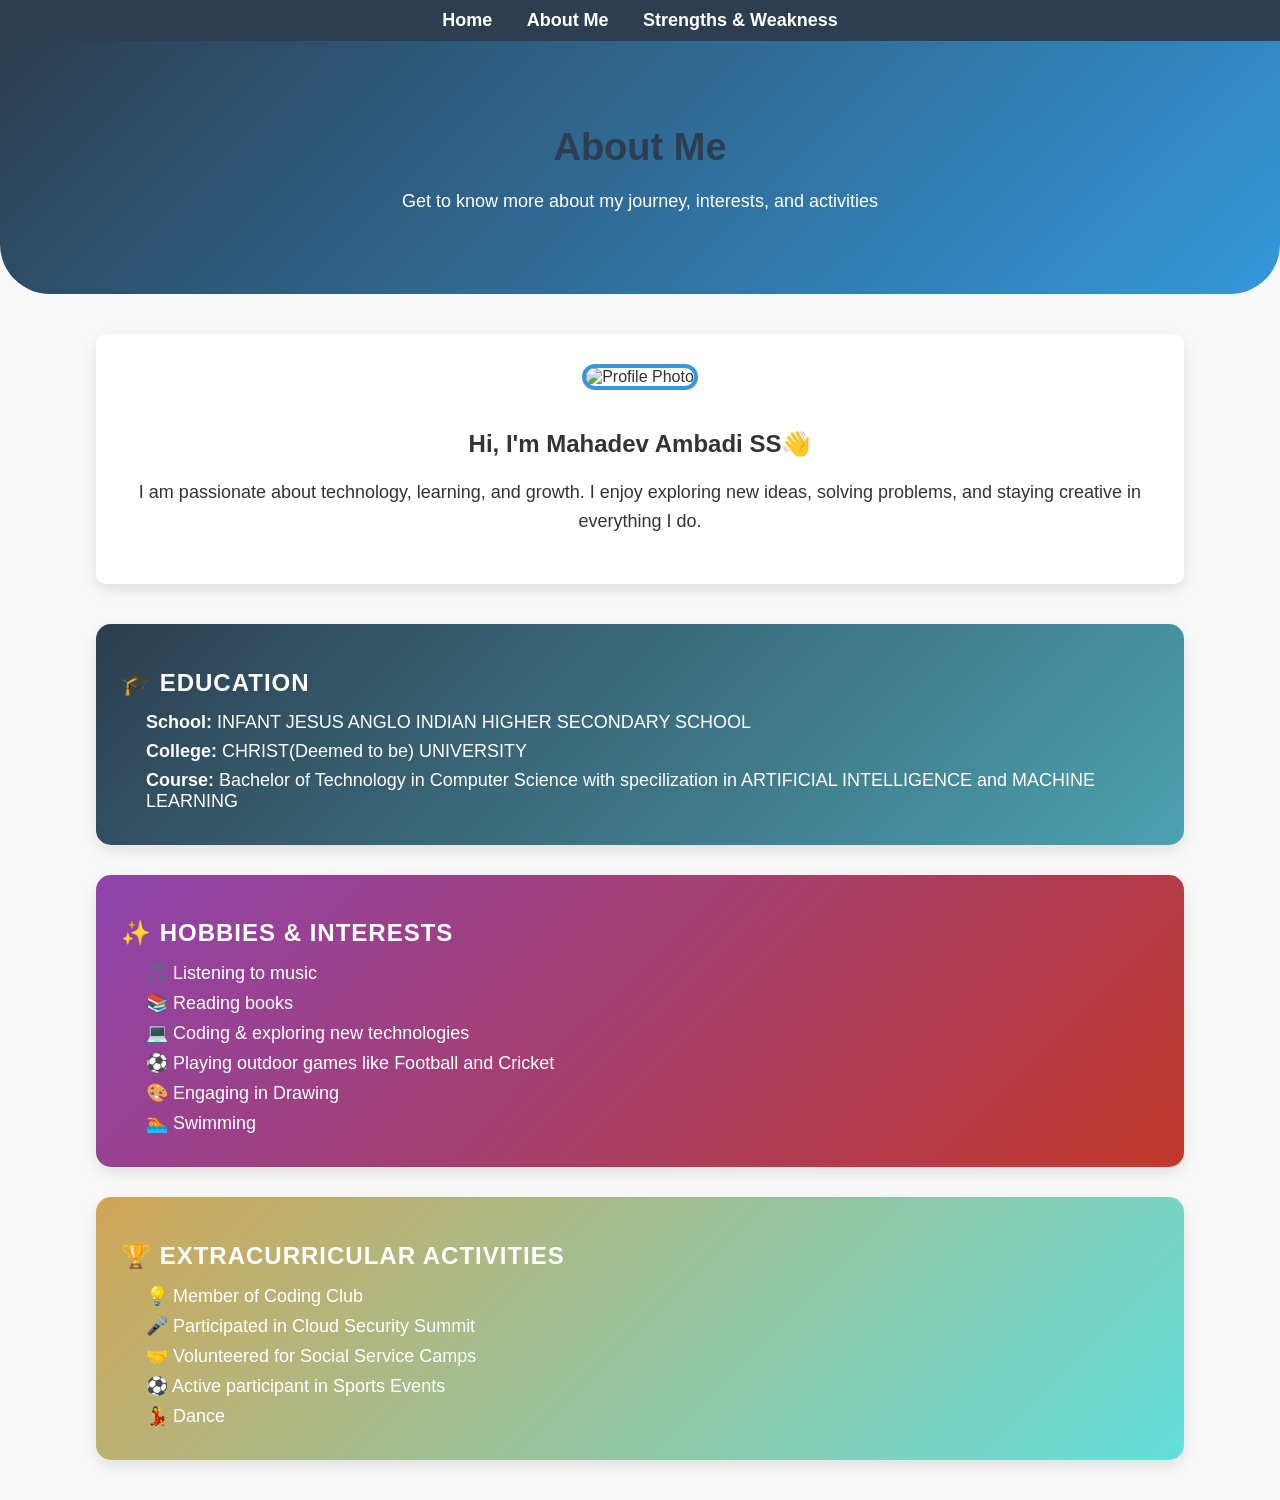
==== about.html @ cff87a29 "Add files via upload" ====
<!DOCTYPE html>
<html lang="en">
<head>
    <meta charset="UTF-8">
    <meta name="viewport" content="width=device-width, initial-scale=1.0">
    <title>About Me - Ambadi</title>
    <link rel="stylesheet" href="style.css">
</head>
<body>
    <!-- Navigation -->
    <nav>
        <a href="index.html">Home</a>
        <a href="about.html">About Me</a>
        <a href="strengths.html">Strengths & Weakness</a>
    </nav>

    <!-- Banner Section -->
    <header class="about-banner">
        <h1>About Me</h1>
        <p>Get to know more about my journey, interests, and activities</p>
    </header>

    <!-- About Content -->
    <div class="about-container">
        <div class="about-card">
            <img src="C:\Users\ssmah\OneDrive\Pictures\Screenshots\Ambadi_Image(JPEG).jpg" alt="Profile Photo" class="about-img">
            <h2>Hi, I'm Mahadev Ambadi SS👋</h2>
            <p>I am passionate about technology, learning, and growth.  
               I enjoy exploring new ideas, solving problems, and staying creative in everything I do.</p>
        </div>

        <!-- Education -->
        <section class="about-section">
            <h2>🎓 Education</h2>
            <ul>
                <li><b>School:</b> INFANT JESUS ANGLO INDIAN HIGHER SECONDARY SCHOOL </li>
                <li><b>College:</b> CHRIST(Deemed to be) UNIVERSITY</li>
                <li><b>Course:</b> Bachelor of Technology in Computer Science with specilization in ARTIFICIAL INTELLIGENCE and MACHINE LEARNING</li>
            </ul>
        </section>

        <!-- Hobbies & Interests -->
        <section class="about-section">
            <h2>✨ Hobbies & Interests</h2>
            <ul>
                <li>🎵 Listening to music</li>
                <li>📚 Reading books</li>
                <li>💻 Coding & exploring new technologies</li>
                <li>⚽ Playing outdoor games like Football and Cricket</li>
                <li>🎨 Engaging in Drawing</li>
                <li>🏊 Swimming</li>
            </ul>
        </section>

        <!-- Extracurricular Activities -->
        <section class="about-section">
            <h2>🏆 Extracurricular Activities</h2>
            <ul>
                <li>💡 Member of Coding Club</li>
                <li>🎤 Participated in Cloud Security Summit</li>
                <li>🤝 Volunteered for Social Service Camps</li>
                <li>⚽ Active participant in Sports Events</li>
                <li>💃 Dance</li>
            </ul>
        </section>
    </div>
</body>
</html>
---- style.css ----
/* -------------------- General Styling -------------------- */
body {
    font-family: Arial, sans-serif;
    margin: 0;
    padding: 0;
    background: #f9f9f9;
    color: #333;
}

h1 {
    color: #2c3e50;
}

p {
    font-size: 18px;
    line-height: 1.6;
}

/* -------------------- Navigation Bar -------------------- */
nav {
    background: #2c3e50;
    padding: 10px 20px;
    text-align: center;
}

nav a {
    color: #fff;
    margin: 0 15px;
    text-decoration: none;
    font-size: 18px;
    font-weight: bold;
    transition: color 0.3s ease;
}

nav a:hover {
    color: #f39c12;
}

/* -------------------- Common Containers -------------------- */
.container, 
.about-container, 
.sw-container {
    width: 85%;
    margin: 40px auto;
    text-align: center;
}

/* -------------------- Hero Section (Home) -------------------- */
.hero {
    height: 100vh;
    background: linear-gradient(135deg, #74ebd5, #9face6);
    display: flex;
    justify-content: center;
    align-items: center;
    text-align: center;
    padding: 20px;
    color: #fff;
}

.hero-content {
    max-width: 600px;
    animation: fadeIn 2s ease-in-out;
}

.profile-img {
    border-radius: 20%; /* Changeable shape */
    width: 150px;
    height: 150px;
    margin-bottom: 20px;
    border: 4px solid white;
    box-shadow: 0px 4px 10px rgba(0,0,0,0.2);
}

/* Hero Button */
.btn {
    display: inline-block;
    margin-top: 20px;
    padding: 12px 25px;
    background: #2c3e50;
    color: #fff;
    text-decoration: none;
    font-size: 18px;
    border-radius: 30px;
    transition: all 0.3s ease;
}

.btn:hover {
    background: #f39c12;
    transform: scale(1.05);
}

/* -------------------- Banner Sections -------------------- */
.about-banner,
.sw-banner {
    color: white;
    text-align: center;
    padding: 60px 20px;
    border-bottom-left-radius: 50px;
    border-bottom-right-radius: 50px;
    animation: fadeIn 1.5s ease;
}

.about-banner {
    background: linear-gradient(135deg, #2c3e50, #3498db);
}

.sw-banner {
    background: linear-gradient(135deg, #ff9966, #ff5e62);
}

.about-banner h1,
.sw-banner h1 {
    font-size: 38px;
    margin-bottom: 10px;
}

.about-banner p,
.sw-banner p {
    font-size: 18px;
}

/* -------------------- About Page -------------------- */
.about-card {
    background: white;
    padding: 30px;
    border-radius: 10px;
    box-shadow: 0px 6px 15px rgba(0,0,0,0.1);
    margin-bottom: 40px;
    animation: fadeIn 1.5s ease;
}

.about-img {
    width: 180px;
    height: 180px;
    border-radius: 20px;
    margin-bottom: 20px;
    border: 4px solid #3498db;
}

/* About Sections */
.about-section {
    text-align: left;
    margin: 30px auto;
    padding: 25px;
    border-radius: 15px;
    color: white;
    box-shadow: 0px 6px 15px rgba(0,0,0,0.1);
    transition: transform 0.3s ease, box-shadow 0.3s ease;
}

/* Unique colors */
.about-section:nth-of-type(1) {
    background: linear-gradient(135deg, #2c3e50, #4ca1af); /* Education */
}
.about-section:nth-of-type(2) {
    background: linear-gradient(135deg, #8e44ad, #c0392b); /* Hobbies */
}
.about-section:nth-of-type(3) {
    background: linear-gradient(135deg, #d1a658, #63dfdd); /* Extracurricular */
}

/* Hover Effect */
.about-section:hover {
    transform: translateY(-8px) scale(1.02);
    box-shadow: 0px 10px 25px rgba(0,0,0,0.2);
}

/* Section Titles */
.about-section h2 {
    margin-bottom: 15px;
    font-size: 24px;
    text-transform: uppercase;
    letter-spacing: 1px;
    color: #fff;
}

/* List Items */
.about-section ul,
.sw-card ul {
    list-style: none;
    padding: 0;
    margin: 0;
}

.about-section li,
.sw-card li {
    font-size: 18px;
    margin: 8px 0;
    position: relative;
    padding-left: 25px;
    transition: color 0.3s ease;
}

/* Hover Highlight */
.about-section li:hover,
.sw-card li:hover {
    color: #ffd700;
}

/* -------------------- Strengths & Weakness Page -------------------- */
.sw-container {
    display: flex;
    justify-content: center;
    gap: 30px;
    flex-wrap: wrap;
}

/* Cards */
.sw-card {
    flex: 1;
    min-width: 300px;
    max-width: 500px;
    padding: 30px;
    border-radius: 20px;
    color: white;
    box-shadow: 0px 6px 15px rgba(0,0,0,0.15);
    transition: transform 0.3s ease, box-shadow 0.3s ease;
}

/* Strengths Card */
.strengths {
    background: linear-gradient(135deg, #56ab2f, #a8e063);
}

/* Weaknesses Card */
.weaknesses {
    background: linear-gradient(135deg, #ff512f, #dd2476);
}

/* Hover Effects */
.sw-card:hover {
    transform: translateY(-8px) scale(1.02);
    box-shadow: 0px 12px 25px rgba(0,0,0,0.25);
}

/* Titles */
.sw-card h2 {
    margin-bottom: 15px;
    font-size: 24px;
    letter-spacing: 1px;
}

/* -------------------- Animations -------------------- */
@keyframes fadeIn {
    from { opacity: 0; transform: translateY(20px); }
    to { opacity: 1; transform: translateY(0); }
}

@keyframes fadeInUp {
    from { opacity: 0; transform: translateY(20px); }
    to { opacity: 1; transform: translateY(0); }
}
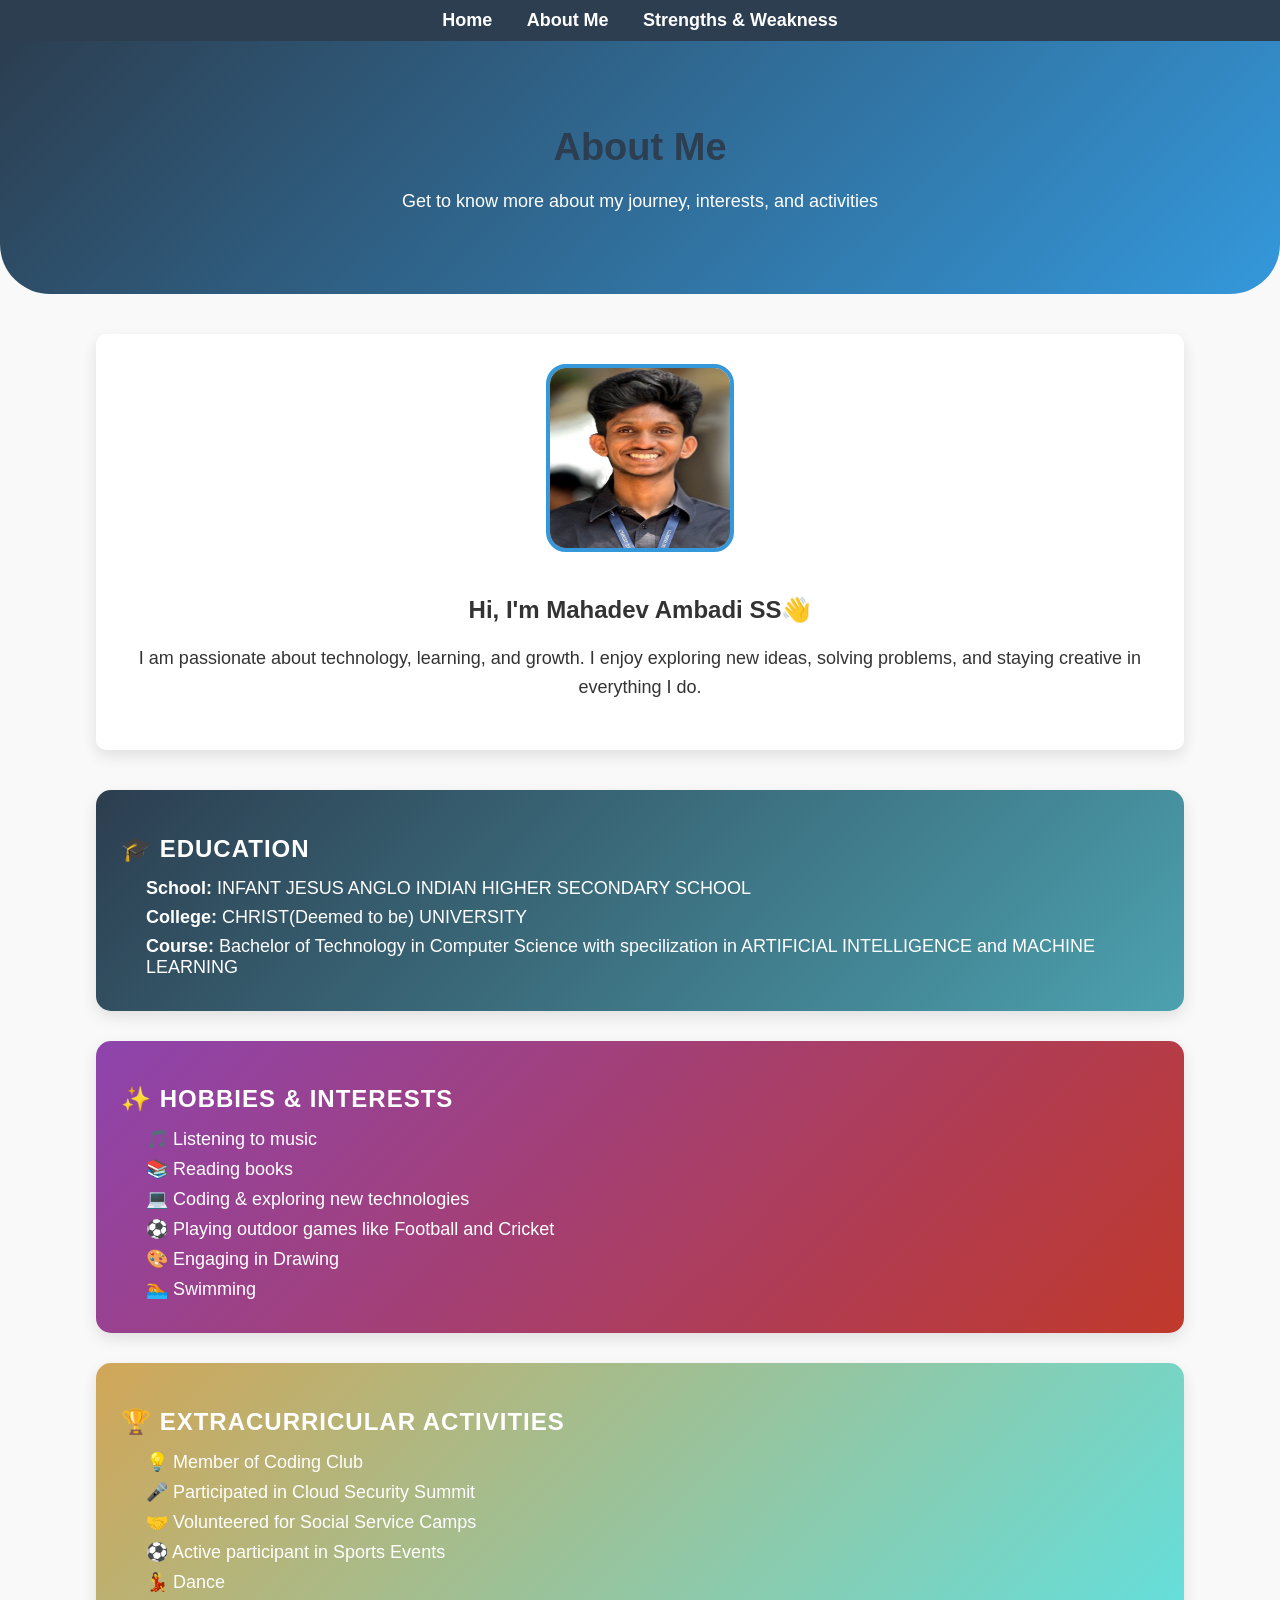
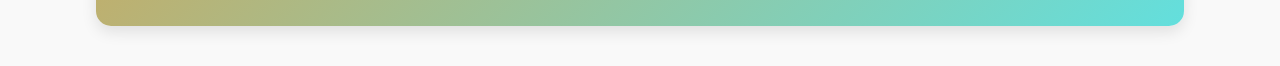
==== commit cd444a77: "Add files via upload" ====
--- a/about.html
+++ b/about.html
@@ -23,7 +23,7 @@
     <!-- About Content -->
     <div class="about-container">
         <div class="about-card">
-            <img src="C:\Users\ssmah\OneDrive\Pictures\Screenshots\Ambadi_Image(JPEG).jpg" alt="Profile Photo" class="about-img">
+            <img src="Ambadi_Image(JPEG).jpg" alt="Profile Photo" class="about-img">
             <h2>Hi, I'm Mahadev Ambadi SS👋</h2>
             <p>I am passionate about technology, learning, and growth.  
                I enjoy exploring new ideas, solving problems, and staying creative in everything I do.</p>
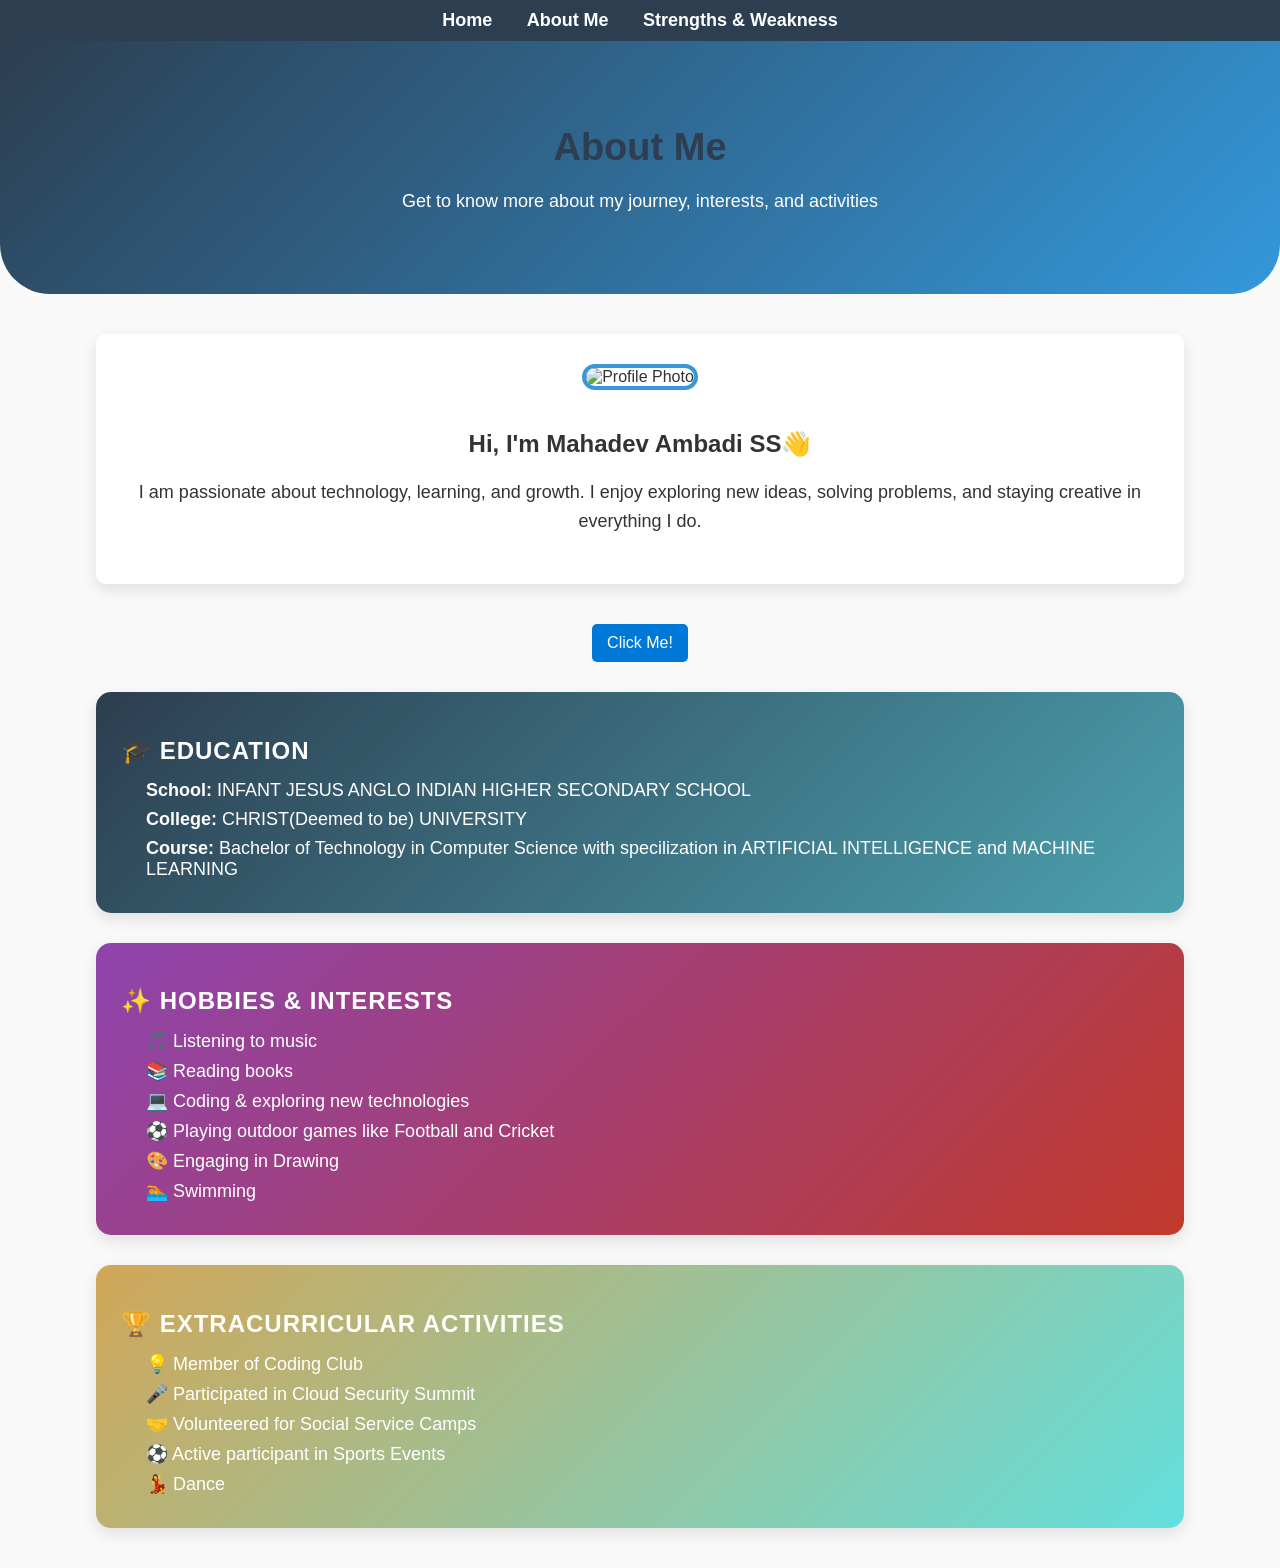
==== commit 5e6d25bc: "Add files via upload" ====
--- a/about.html
+++ b/about.html
@@ -23,12 +23,20 @@
     <!-- About Content -->
     <div class="about-container">
         <div class="about-card">
-            <img src="Ambadi_Image(JPEG).jpg" alt="Profile Photo" class="about-img">
+            <img src="C:\Users\ssmah\OneDrive\Pictures\Screenshots\Ambadi_Image(JPEG).jpg" alt="Profile Photo" class="about-img">
             <h2>Hi, I'm Mahadev Ambadi SS👋</h2>
             <p>I am passionate about technology, learning, and growth.  
                I enjoy exploring new ideas, solving problems, and staying creative in everything I do.</p>
         </div>
 
+
+	<button onclick="showMessage()">Click Me!</button>
+
+	 <script>
+    function showMessage() {
+      alert("Hello! You clicked the button successfully.");
+    }
+  </script>
         <!-- Education -->
         <section class="about-section">
             <h2>🎓 Education</h2>
--- a/style.css
+++ b/style.css
@@ -158,6 +158,20 @@
 .about-section:nth-of-type(3) {
     background: linear-gradient(135deg, #d1a658, #63dfdd); /* Extracurricular */
 }
+
+button {
+      background-color: #0078d7;
+      color: white;
+      border: none;
+      padding: 10px 15px;
+      border-radius: 5px;
+      cursor: pointer;
+      font-size: 16px;
+    }
+
+    button:hover {
+      background-color: #005fa3;
+    }
 
 /* Hover Effect */
 .about-section:hover {
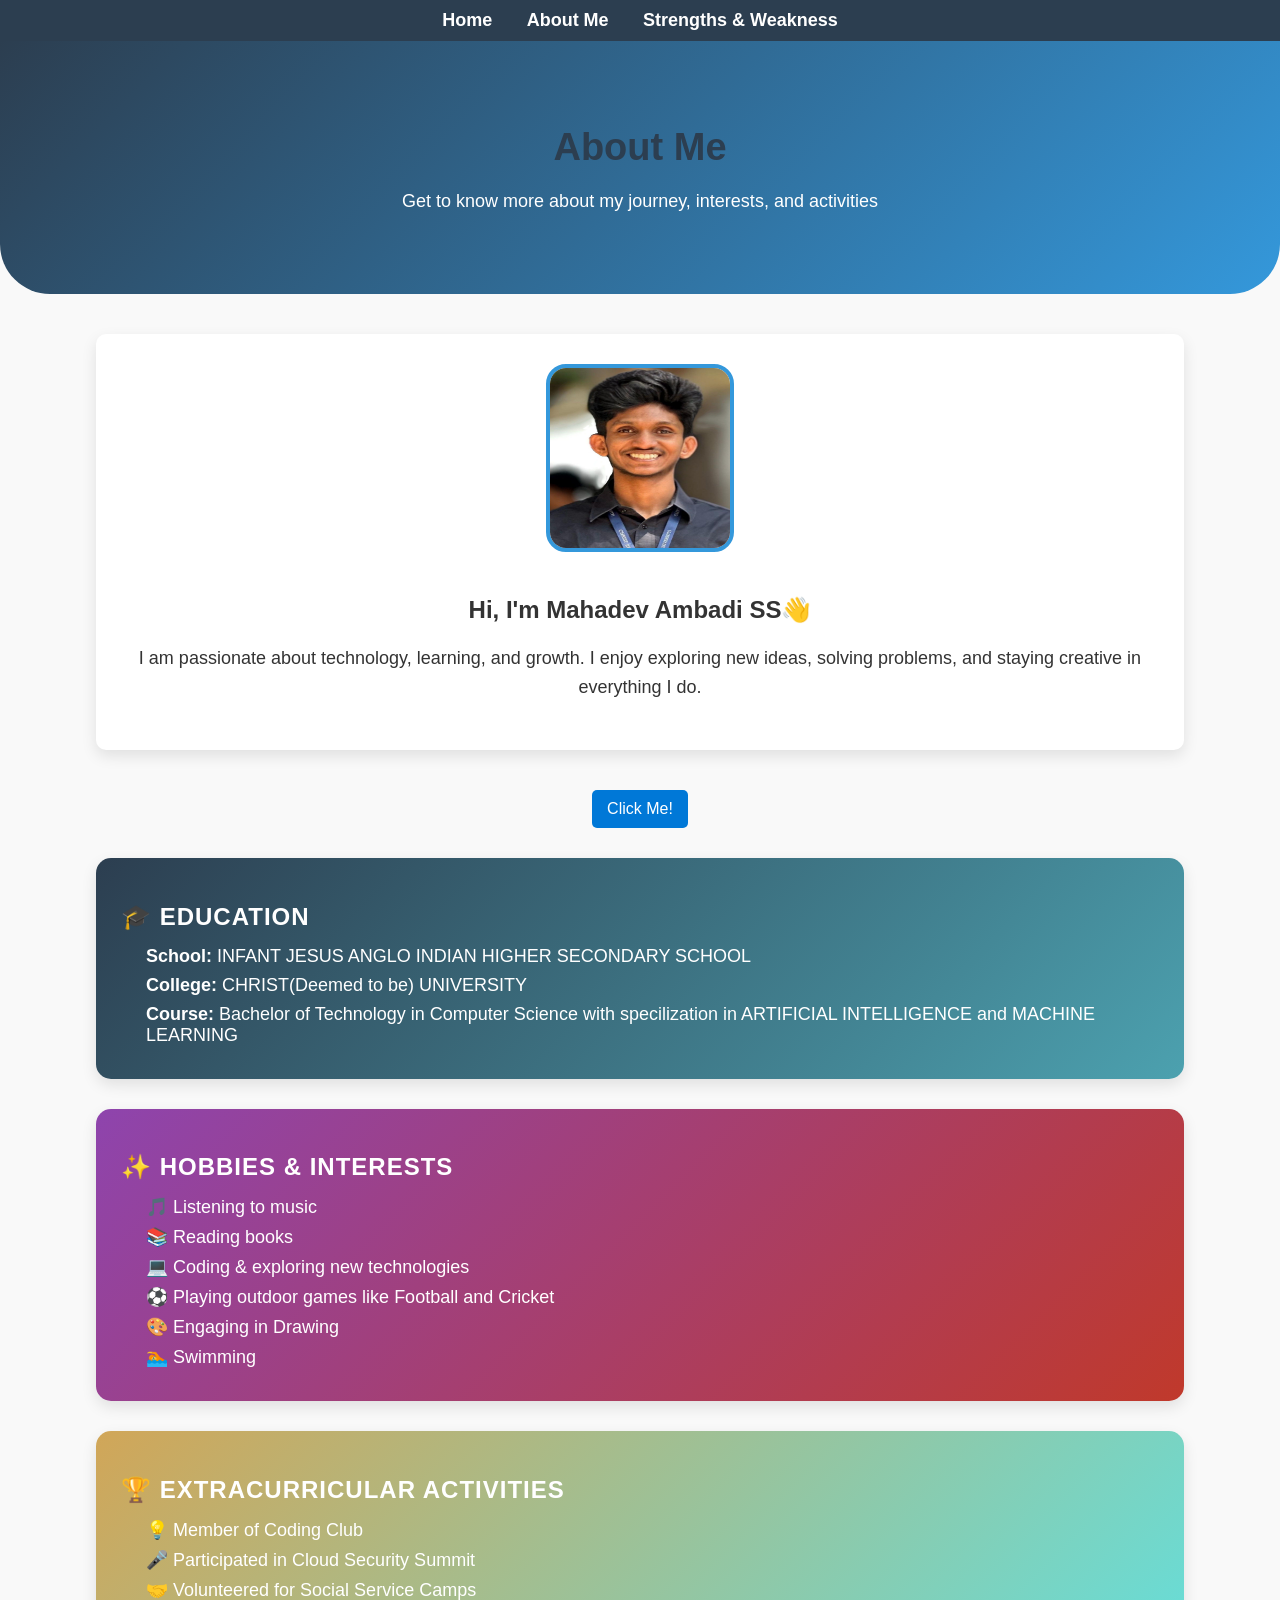
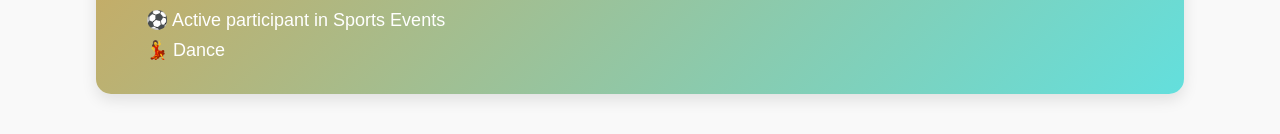
==== commit 473c455d: "Fix image source and clean up HTML entities Updated image source path and corrected HTML entities." ====
--- a/about.html
+++ b/about.html
@@ -23,7 +23,7 @@
     <!-- About Content -->
     <div class="about-container">
         <div class="about-card">
-            <img src="C:\Users\ssmah\OneDrive\Pictures\Screenshots\Ambadi_Image(JPEG).jpg" alt="Profile Photo" class="about-img">
+            <img src="Ambadi_Image(JPEG).jpg" alt="Profile Photo" class="about-img">
             <h2>Hi, I'm Mahadev Ambadi SS👋</h2>
             <p>I am passionate about technology, learning, and growth.  
                I enjoy exploring new ideas, solving problems, and staying creative in everything I do.</p>
@@ -74,3 +74,4 @@
     </div>
 </body>
 </html>
+
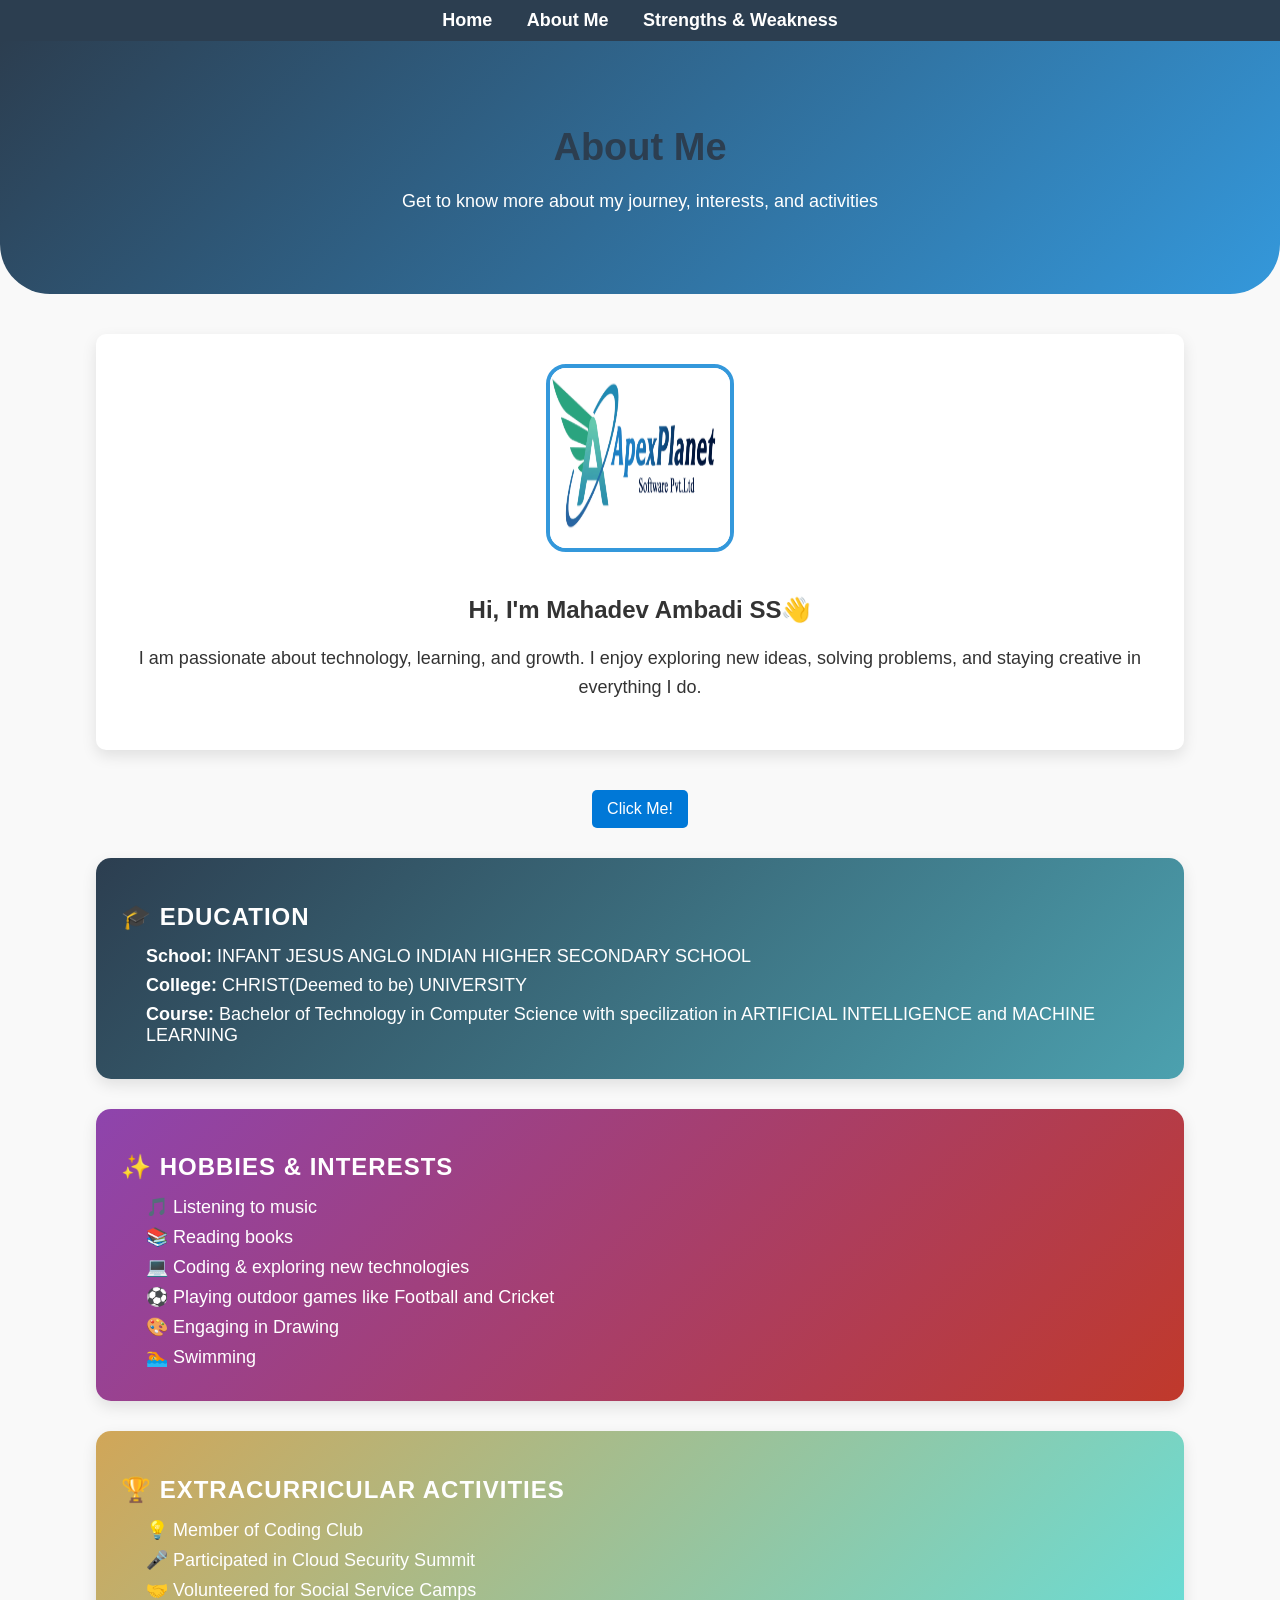
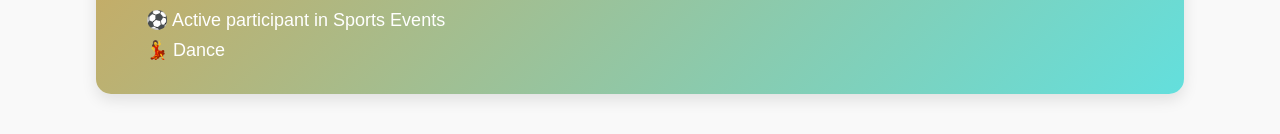
==== commit e61cd2fd: "Update about.html" ====
--- a/about.html
+++ b/about.html
@@ -23,7 +23,7 @@
     <!-- About Content -->
     <div class="about-container">
         <div class="about-card">
-            <img src="Ambadi_Image(JPEG).jpg" alt="Profile Photo" class="about-img">
+            <img src="ApexPlanet.png" alt="Profile Photo" class="about-img">
             <h2>Hi, I'm Mahadev Ambadi SS👋</h2>
             <p>I am passionate about technology, learning, and growth.  
                I enjoy exploring new ideas, solving problems, and staying creative in everything I do.</p>
@@ -75,3 +75,4 @@
 </body>
 </html>
 
+
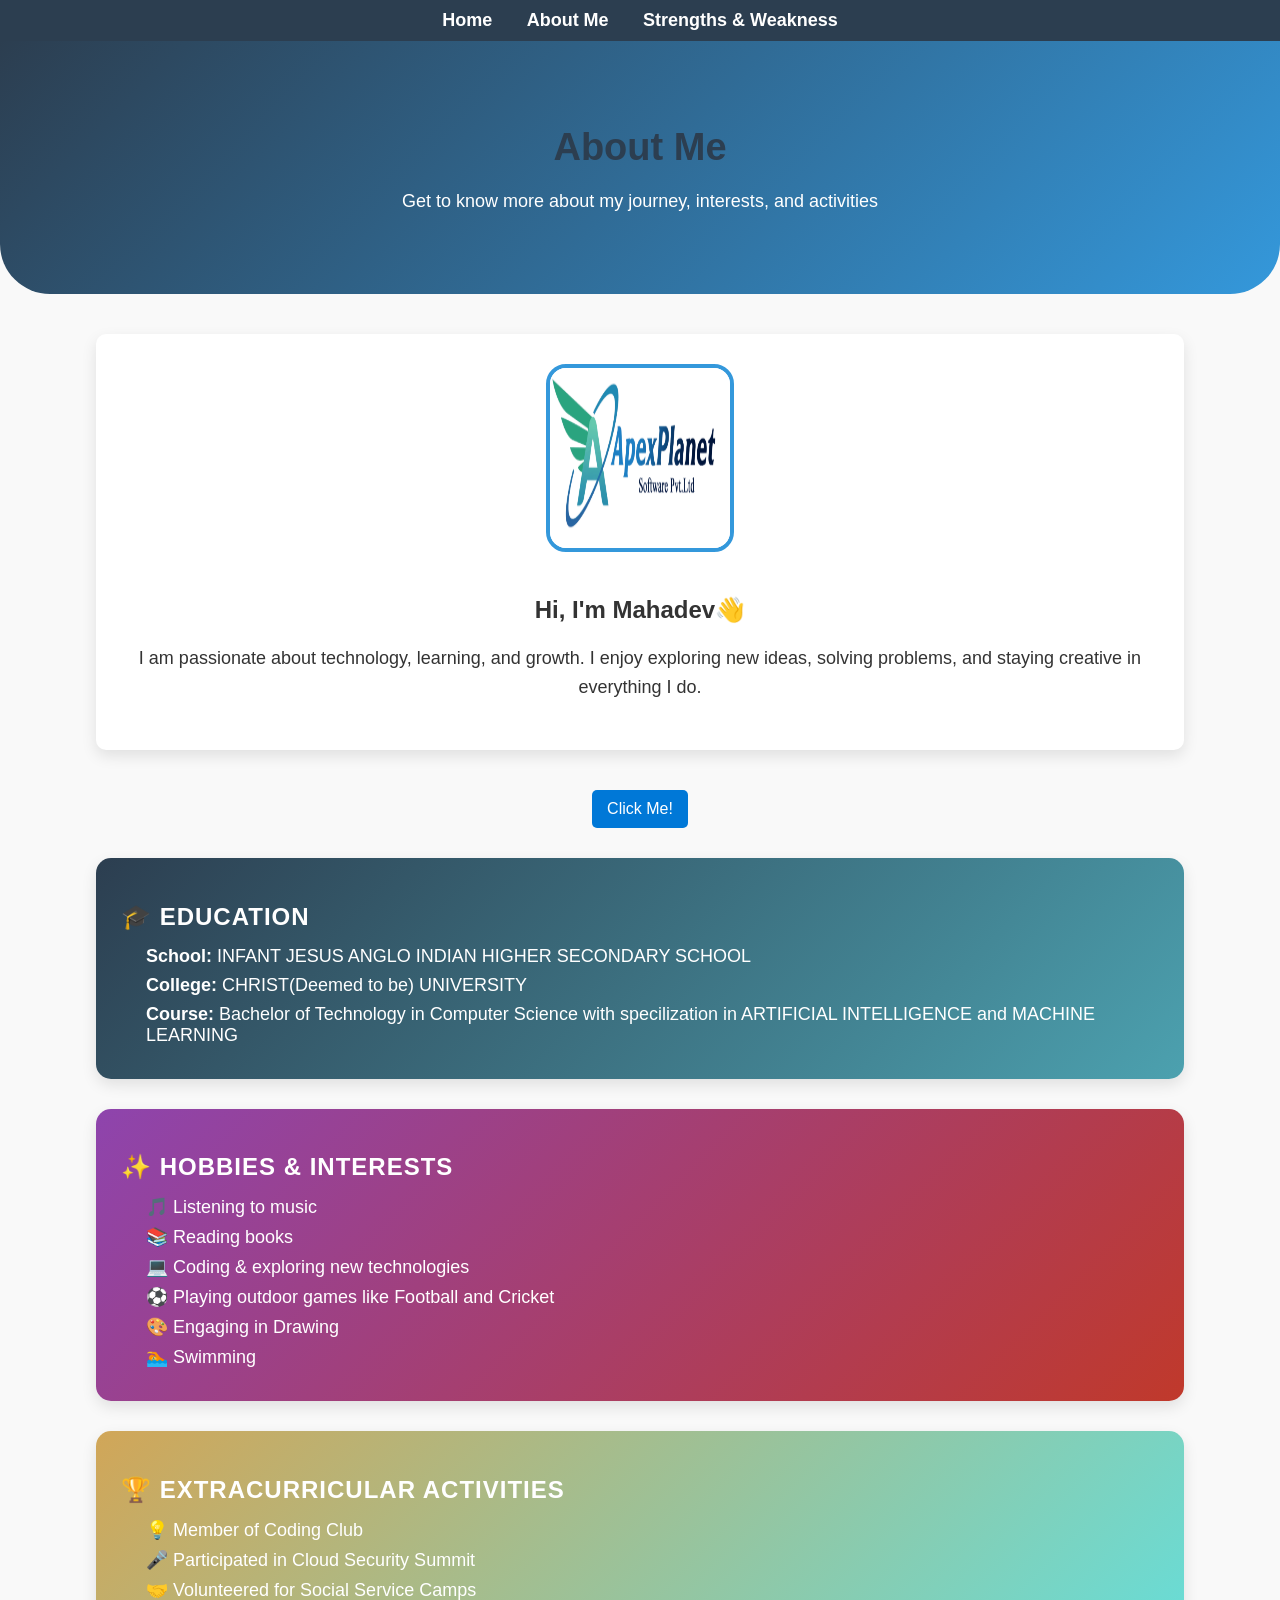
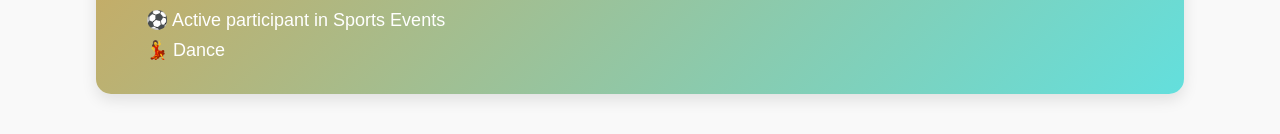
==== commit d1f86395: "Fix formatting and update personal details in about.html" ====
--- a/about.html
+++ b/about.html
@@ -24,7 +24,7 @@
     <div class="about-container">
         <div class="about-card">
             <img src="ApexPlanet.png" alt="Profile Photo" class="about-img">
-            <h2>Hi, I'm Mahadev Ambadi SS👋</h2>
+            <h2>Hi, I'm Mahadev👋</h2>
             <p>I am passionate about technology, learning, and growth.  
                I enjoy exploring new ideas, solving problems, and staying creative in everything I do.</p>
         </div>
@@ -76,3 +76,4 @@
 </html>
 
 
+
